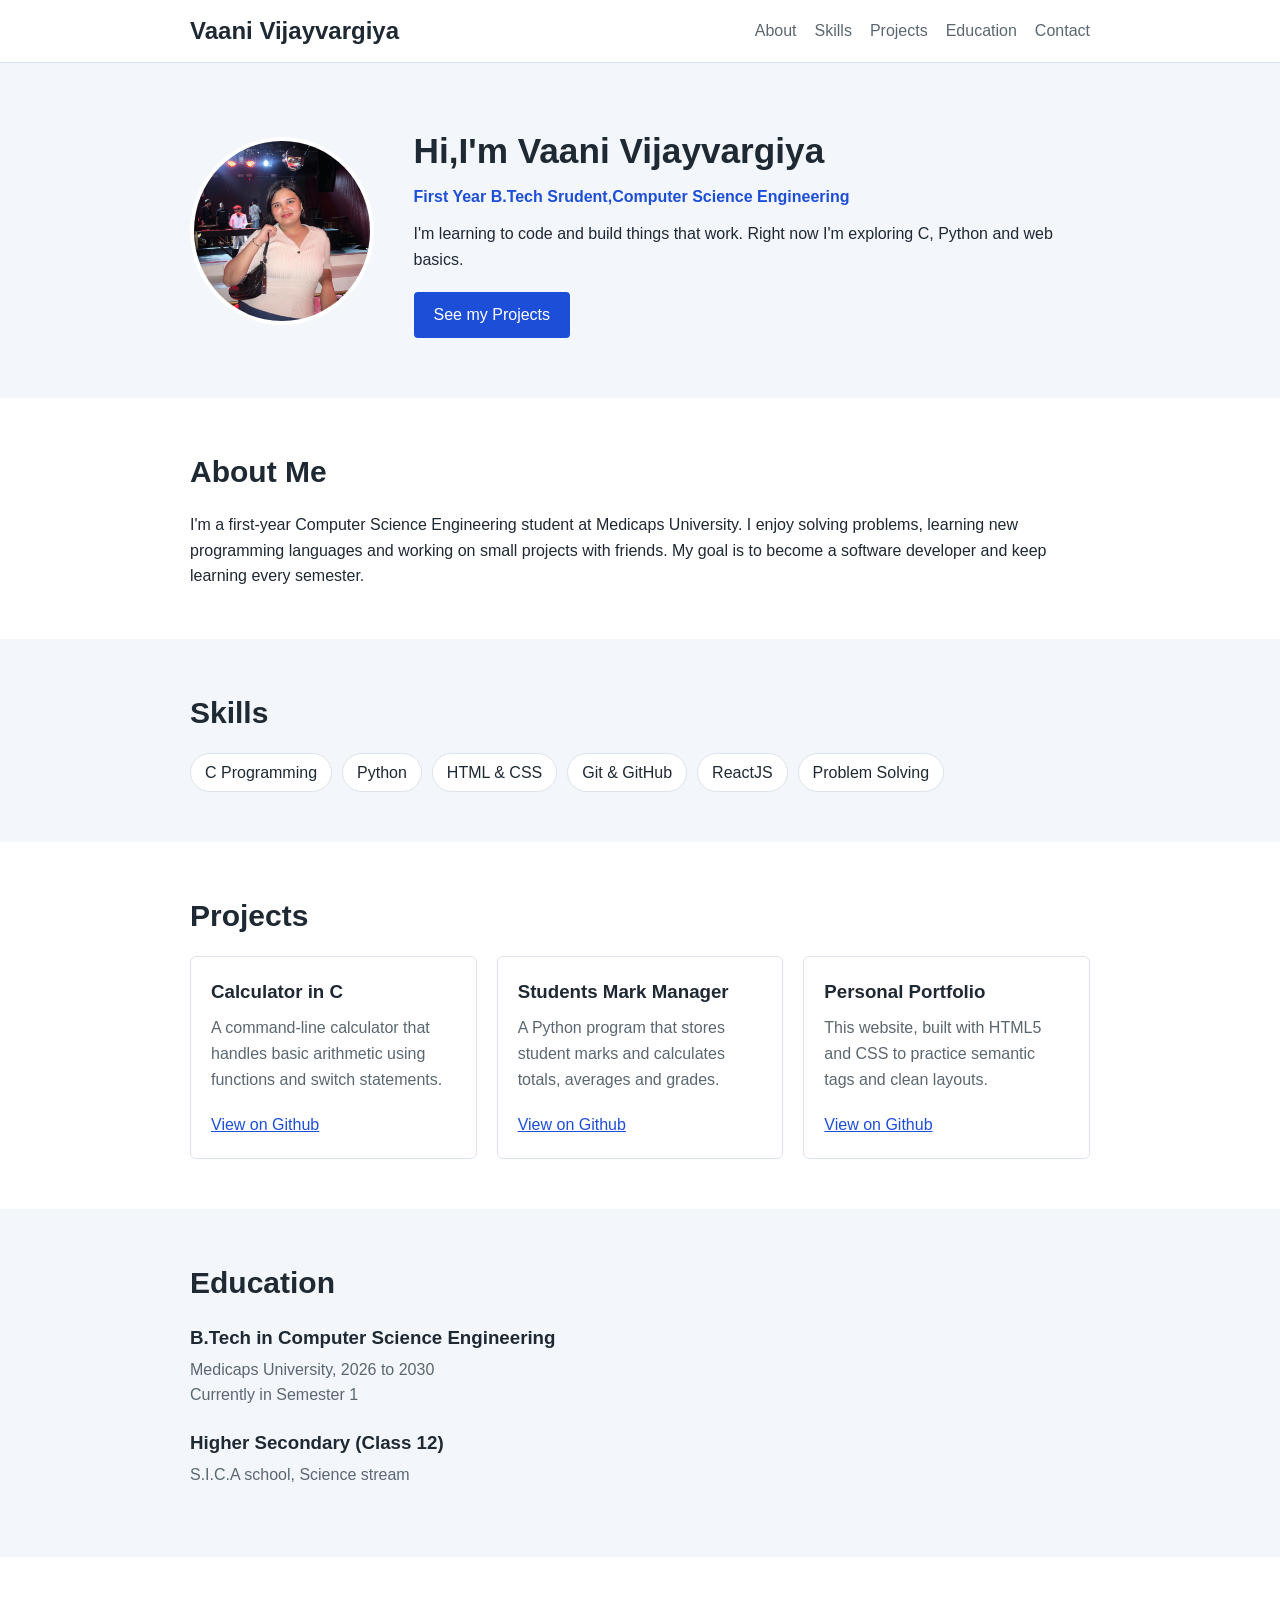
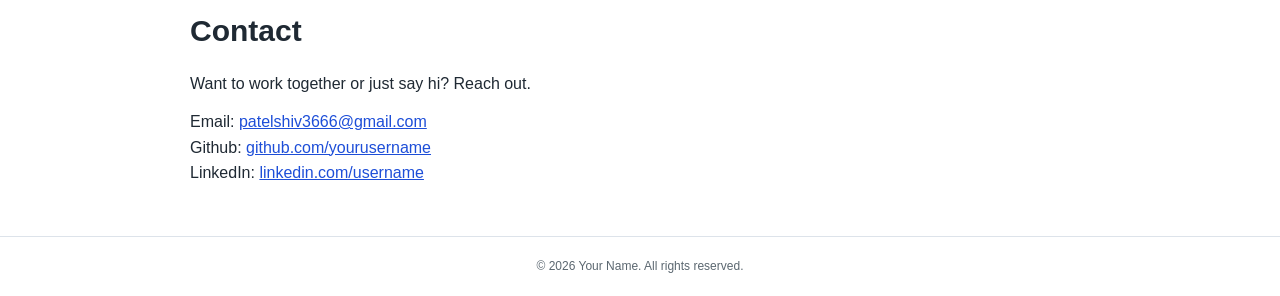
==== demo.html @ 78a18504 "meaningful message" ====
<!DOCTYPE html>
<html lang="en">
<head>
    <meta charset="UTF-8">
    <meta name="viewport" content="width=device-width, initial-scale=1.0">
    <title>My Portfolio | Engineer</title>
    <link rel="stylesheet" href="demo.css">
</head>
<body>
    <header class="site-header"> 
        <div class="container header-inner">
          <a href="#home" class="logo">Vaani Vijayvargiya</a>  
          <nav aria-label="Main navigation">
            <ul class="nav-list">
                <li><a href="#about">About</a></li>
                <li><a href="#skills">Skills</a></li>
                <li><a href="#projects">Projects</a></li>
                <li><a href="#education">Education</a></li>
                <li><a href="#contact">Contact</a></li>
            </ul>
          </nav>
        </div>
    </header>

    <main>
        <!-- Home / Intro -->
         <section id="home" class="hero">
            <div class="container hero-inner">
                <img
                class="profile-img"
                src="vaani.jpeg"
                width="180" height="180">
                <div class="hero-text">
                    <h1>Hi,I'm Vaani Vijayvargiya</h1>
                    <p class="subtitle">First Year B.Tech Srudent,Computer Science Engineering</p>
                    <p>I'm learning to code and build things that work. Right now I'm exploring C, Python and web basics.</p>
                    <a href="#projects" class="btn">See my Projects</a>
                </div>
            </div>
         </section>

         <!--------- About -------->
         <section id="about" class="section">
            <div class="container">
                <h2>About Me</h2>
                <p>
                    I'm a first-year Computer Science Engineering student at Medicaps University.
                    I enjoy solving problems, learning new programming languages and working on small projects with friends.
                    My goal is to become a software developer and keep learning every semester.
                </p>
            </div>
         </section>

         <!--------- Skills ----------->

         <section id="Skills" class="section section-alt">
            <div class="container">
                <h2>Skills</h2>
                <ul class="skills-list">
                    <li>C Programming</li>
                    <li>Python</li>
                    <li>HTML & CSS</li>
                    <li>Git & GitHub</li>
                    <li>ReactJS</li>
                    <li>Problem Solving</li>
                </ul>
            </div>
         </section>
         
         <!---------- Projects -------->
         <section id="projects" class="section">
            <div class="container">
                <h2>Projects</h2>
                <div class="project-grid">
                
                    <article class="project">
                        <h3>Calculator in C</h3>
                        <p>A command-line calculator that handles basic arithmetic using functions and switch statements.</p>
                        <a href="#">View on Github</a>
                    </article>

                    <article class="project">
                        <h3>Students Mark Manager</h3>
                        <p>A Python program that stores student marks and calculates totals, averages and grades.</p>
                        <a href="#">View on Github</a>
                    </article>

                    <article class="project">
                        <h3>Personal Portfolio</h3>
                        <p>This website, built with HTML5 and CSS to practice semantic tags and clean layouts.</p>
                        <a href="#">View on Github</a>
                    </article>
                </div>
            </div>
         </section>

         <!------ Education ------->
         <section id="education" class="section section-alt">
            <div class="container">
                <h2>Education</h2>
                    <article class="education-item">
                        <h3>B.Tech in Computer Science Engineering</h3>
                        <p>Medicaps University, 2026 to 2030</p>
                        <p>Currently in Semester 1</p>
                    </article>
                    <article class="education-item">
                        <h3>Higher Secondary (Class 12)</h3>
                        <p>S.I.C.A school, Science stream</p>
                    </article>
            </div>
         </section>

         <!-------- Contact -------->
        <section id="contact" class="section">
            <div class="container">
                <h2>Contact</h2>
                <p>Want to work together or just say hi? Reach out.</p>
                <address>
                    <p>Email: <a href="mailto:vaanivijay15@gmail.com">patelshiv3666@gmail.com</a></p>
                    <p>Github: <a href="https://github.com/username">github.com/yourusername</a></p>
                    <p>LinkedIn: <a href="https://linkedin.com/username">linkedin.com/username</a> </p> 
                </address>
            </div>
        </section> 
    </main>

    <footer class="site-footer">
        <div class="container">
            <p>&copy; 2026 Your Name. All rights reserved.</p>
        </div>
    </footer>
</body>
</html>
---- demo.css ----
:root{
    --bg: #fff;
    --bg-alt: #f3f6fa;
    --text:#1f2933;
    --muted: #5b6770;
    --accent: #1d4ed8;
    --accent-dark: #1639a6;
    --border: #dde3ea;
}

*{
   margin: 0;
   padding: 0;
}

html{
    scroll-behavior: smooth;
}

body{
    font-family: Arial, Helvetica, sans-serif;
    line-height: 1.6;
    color: var(--text);
}

.container{
    max-width: 900px;
    margin: 0 auto;
    padding: 0 20px;
}

a{
    color: var(--accent);
}

.site-header{
    position: sticky;
    top: 0;
    background: var(--bg);
    border-bottom: 1px solid var(--border);
    z-index: 10;
}

.header-inner{
    display: flex;
    justify-content: space-between;
    align-items: center;
    flex-wrap: wrap;
    gap: 8px;
    padding-top: 12px;
    padding-bottom: 12px;
}

.logo {
    text-decoration: none;
    color: var(--text);
    font-size: 24px;
    font-weight: bold;
}

.nav-list{
    display: flex;
    flex-wrap: wrap;
    gap: 18px;
    list-style: none;
}

.nav-list a{
    color: var(--muted);
    text-decoration: none;
}

/* ---------- Hero ----------- */
.hero{
    padding: 60px 0;
    background: var(--bg-alt);
}

.hero-inner{
    display:flex;
    align-items: center;
    gap: 40px
}

.profile-img{
    width: 180px;
    height: 180px;
    border-radius: 50%;
    object-fit: cover;
    border: 4px solid var(--bg);
}

.hero-text h1{
    font-size: 2.2rem;
    margin-bottom: 4px;
}

.subtitle{
    color: var(--accent);
    font-weight: bold;
    margin-bottom: 12px;
}

.btn{
    display: inline-block;
    margin-top: 20px;
    padding: 10px 20px;
    background: var(--accent);
    color: #fff;
    text-decoration: none;
    border-radius: 4px;
}

/* ----------- Section ----------------- */
.section{
    padding: 50px 0;
}

.section-alt{
    background: var(--bg-alt);
}

.section h2{
    font-size: 30px;
    margin-bottom: 16px;
}

/* ----------- Skills --------- */
.skills-list{
    display: flex;
    gap: 10px;
    list-style: none;
}

.skills-list li{
    padding: 6px 14px;
    background: var(--bg);
    border: 1px solid var(--border);
    border-radius: 20px;
}

/* ------------ Projects ---------- */
.project-grid{
    display: grid;
    grid-template-columns: repeat(auto-fit,minmax(240px, 1fr));
    gap: 20px;
}

.project{
    padding: 20px;
    border: 1px solid var(--border);
    border-radius: 6px;
    
}

.project h3{
    margin-bottom: 8px;
}


.project p{
    color: var(--muted);
    margin-bottom: 20px;
}

/* --------- education-item -------- */
.education-item{
    margin-bottom: 20px;
}

.education-item h3{
    margin-bottom: 4px;
}

.education-item p{
    color: var(--muted);
}

/* ------- Contact ---------*/
address{
    margin-top: 12px;
    font-style: normal;
}
/* ----------- Footer -------- */
.site-footer{
    padding: 20px 0;
    text-align: center;
    color: var(--muted);
    border-top: 1px solid var(--border);
    font-size: 12px;
}

/* ---------- Mobile ---------- */
@media (max-width: 640px) {
  .hero-inner {
    flex-direction: column;
    text-align: center;
  }

  .hero-text h1 {
    font-size: 1.8rem;
  }
}
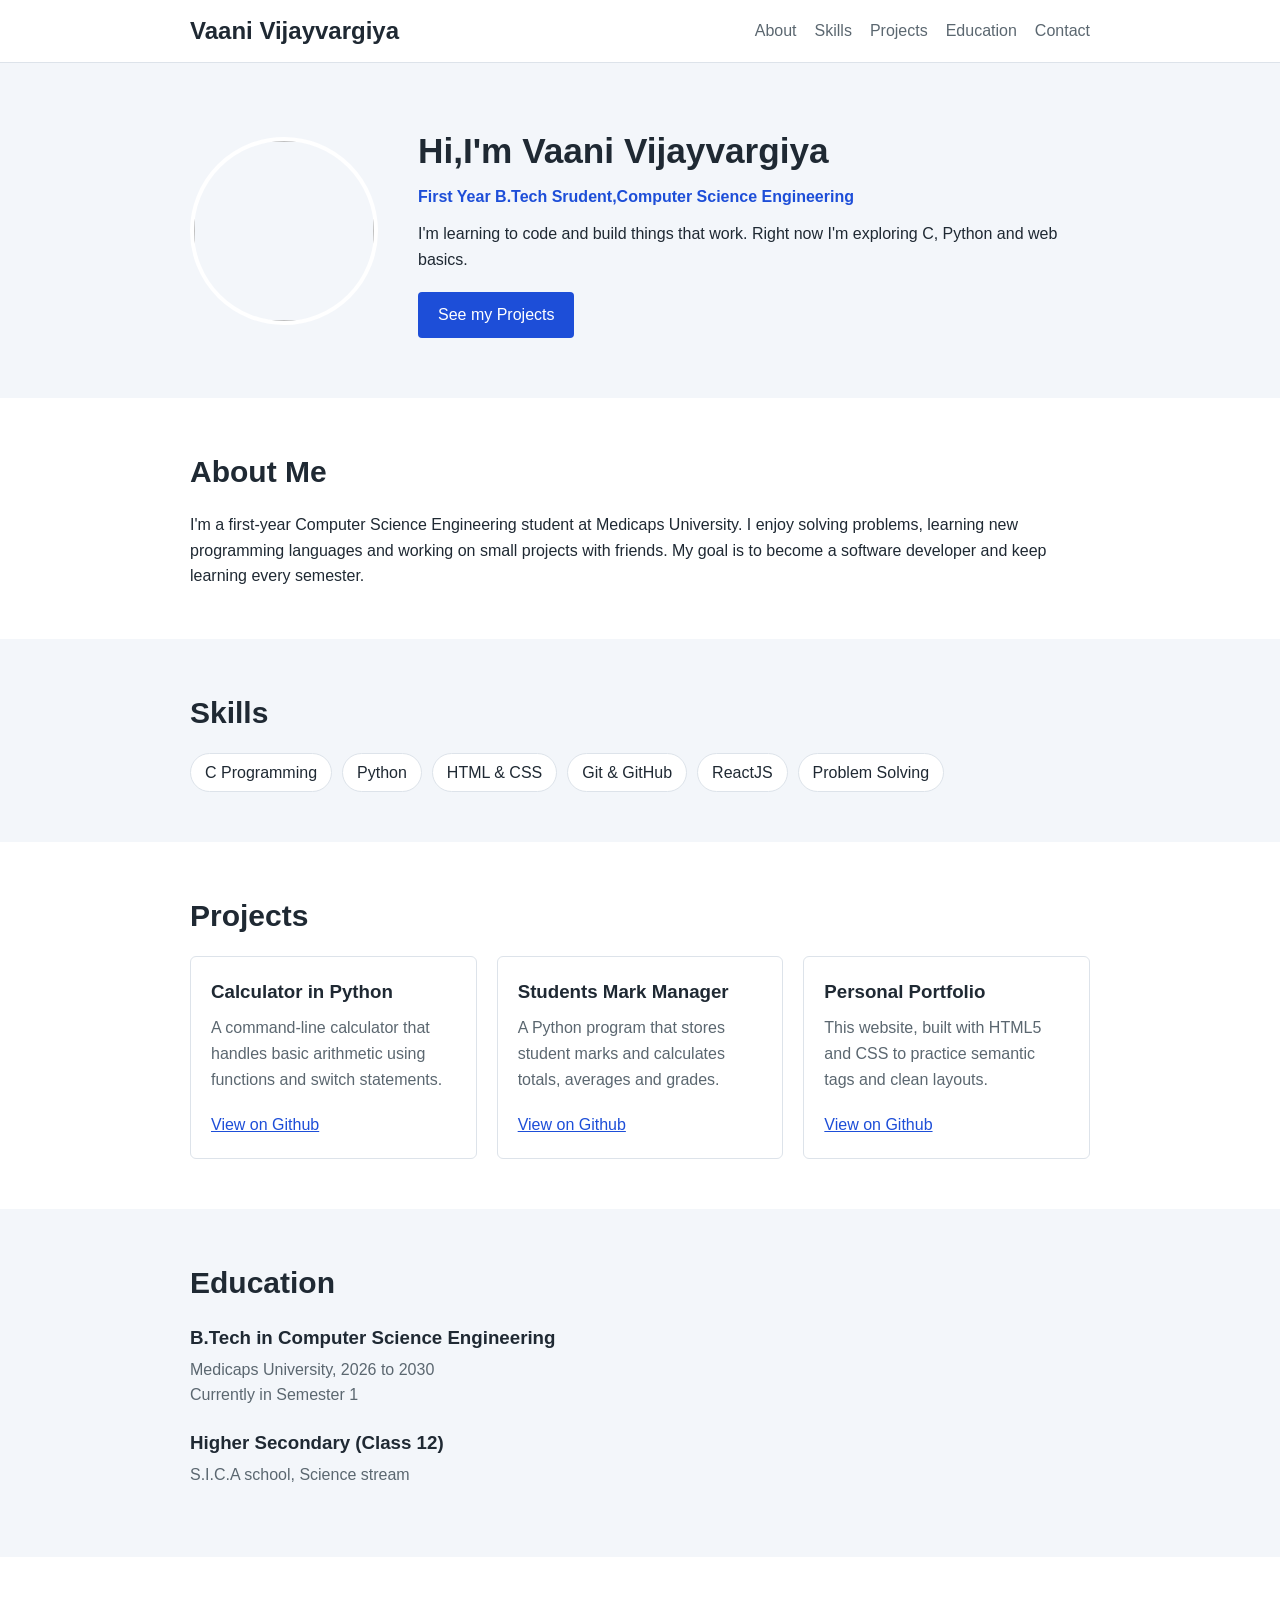
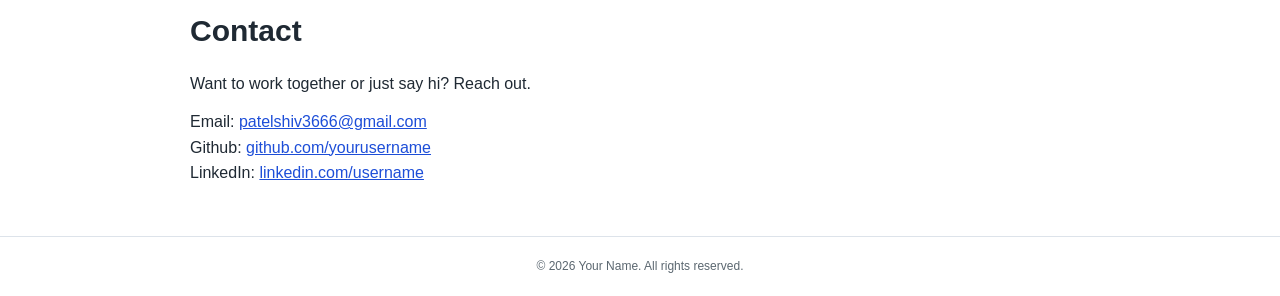
==== commit 8e65bcb5: "Add Python calculator and README" ====
--- a/demo.html
+++ b/demo.html
@@ -74,9 +74,9 @@
                 <div class="project-grid">
                 
                     <article class="project">
-                        <h3>Calculator in C</h3>
+                        <h3>Calculator in Python</h3>
                         <p>A command-line calculator that handles basic arithmetic using functions and switch statements.</p>
-                        <a href="#">View on Github</a>
+                        <a href="">View on Github</a>
                     </article>
 
                     <article class="project">
--- a/demo.css
+++ b/demo.css
@@ -1,206 +1,206 @@
-:root{
-    --bg: #fff;
-    --bg-alt: #f3f6fa;
-    --text:#1f2933;
-    --muted: #5b6770;
-    --accent: #1d4ed8;
-    --accent-dark: #1639a6;
-    --border: #dde3ea;
-}
-
-*{
-   margin: 0;
-   padding: 0;
-}
-
-html{
-    scroll-behavior: smooth;
-}
-
-body{
-    font-family: Arial, Helvetica, sans-serif;
-    line-height: 1.6;
-    color: var(--text);
-}
-
-.container{
-    max-width: 900px;
-    margin: 0 auto;
-    padding: 0 20px;
-}
-
-a{
-    color: var(--accent);
-}
-
-.site-header{
-    position: sticky;
-    top: 0;
-    background: var(--bg);
-    border-bottom: 1px solid var(--border);
-    z-index: 10;
-}
-
-.header-inner{
-    display: flex;
-    justify-content: space-between;
-    align-items: center;
-    flex-wrap: wrap;
-    gap: 8px;
-    padding-top: 12px;
-    padding-bottom: 12px;
-}
-
-.logo {
-    text-decoration: none;
-    color: var(--text);
-    font-size: 24px;
-    font-weight: bold;
-}
-
-.nav-list{
-    display: flex;
-    flex-wrap: wrap;
-    gap: 18px;
-    list-style: none;
-}
-
-.nav-list a{
-    color: var(--muted);
-    text-decoration: none;
-}
-
-/* ---------- Hero ----------- */
-.hero{
-    padding: 60px 0;
-    background: var(--bg-alt);
-}
-
-.hero-inner{
-    display:flex;
-    align-items: center;
-    gap: 40px
-}
-
-.profile-img{
-    width: 180px;
-    height: 180px;
-    border-radius: 50%;
-    object-fit: cover;
-    border: 4px solid var(--bg);
-}
-
-.hero-text h1{
-    font-size: 2.2rem;
-    margin-bottom: 4px;
-}
-
-.subtitle{
-    color: var(--accent);
-    font-weight: bold;
-    margin-bottom: 12px;
-}
-
-.btn{
-    display: inline-block;
-    margin-top: 20px;
-    padding: 10px 20px;
-    background: var(--accent);
-    color: #fff;
-    text-decoration: none;
-    border-radius: 4px;
-}
-
-/* ----------- Section ----------------- */
-.section{
-    padding: 50px 0;
-}
-
-.section-alt{
-    background: var(--bg-alt);
-}
-
-.section h2{
-    font-size: 30px;
-    margin-bottom: 16px;
-}
-
-/* ----------- Skills --------- */
-.skills-list{
-    display: flex;
-    gap: 10px;
-    list-style: none;
-}
-
-.skills-list li{
-    padding: 6px 14px;
-    background: var(--bg);
-    border: 1px solid var(--border);
-    border-radius: 20px;
-}
-
-/* ------------ Projects ---------- */
-.project-grid{
-    display: grid;
-    grid-template-columns: repeat(auto-fit,minmax(240px, 1fr));
-    gap: 20px;
-}
-
-.project{
-    padding: 20px;
-    border: 1px solid var(--border);
-    border-radius: 6px;
-    
-}
-
-.project h3{
-    margin-bottom: 8px;
-}
-
-
-.project p{
-    color: var(--muted);
-    margin-bottom: 20px;
-}
-
-/* --------- education-item -------- */
-.education-item{
-    margin-bottom: 20px;
-}
-
-.education-item h3{
-    margin-bottom: 4px;
-}
-
-.education-item p{
-    color: var(--muted);
-}
-
-/* ------- Contact ---------*/
-address{
-    margin-top: 12px;
-    font-style: normal;
-}
-/* ----------- Footer -------- */
-.site-footer{
-    padding: 20px 0;
-    text-align: center;
-    color: var(--muted);
-    border-top: 1px solid var(--border);
-    font-size: 12px;
-}
-
-/* ---------- Mobile ---------- */
-@media (max-width: 640px) {
-  .hero-inner {
-    flex-direction: column;
-    text-align: center;
-  }
-
-  .hero-text h1 {
-    font-size: 1.8rem;
-  }
-}
-
-
-
+:root{
+    --bg: #fff;
+    --bg-alt: #f3f6fa;
+    --text:#1f2933;
+    --muted: #5b6770;
+    --accent: #1d4ed8;
+    --accent-dark: #1639a6;
+    --border: #dde3ea;
+}
+
+*{
+   margin: 0;
+   padding: 0;
+}
+
+html{
+    scroll-behavior: smooth;
+}
+
+body{
+    font-family: Arial, Helvetica, sans-serif;
+    line-height: 1.6;
+    color: var(--text);
+}
+
+.container{
+    max-width: 900px;
+    margin: 0 auto;
+    padding: 0 20px;
+}
+
+a{
+    color: var(--accent);
+}
+
+.site-header{
+    position: sticky;
+    top: 0;
+    background: var(--bg);
+    border-bottom: 1px solid var(--border);
+    z-index: 10;
+}
+
+.header-inner{
+    display: flex;
+    justify-content: space-between;
+    align-items: center;
+    flex-wrap: wrap;
+    gap: 8px;
+    padding-top: 12px;
+    padding-bottom: 12px;
+}
+
+.logo {
+    text-decoration: none;
+    color: var(--text);
+    font-size: 24px;
+    font-weight: bold;
+}
+
+.nav-list{
+    display: flex;
+    flex-wrap: wrap;
+    gap: 18px;
+    list-style: none;
+}
+
+.nav-list a{
+    color: var(--muted);
+    text-decoration: none;
+}
+
+/* ---------- Hero ----------- */
+.hero{
+    padding: 60px 0;
+    background: var(--bg-alt);
+}
+
+.hero-inner{
+    display:flex;
+    align-items: center;
+    gap: 40px
+}
+
+.profile-img{
+    width: 180px;
+    height: 180px;
+    border-radius: 50%;
+    object-fit: cover;
+    border: 4px solid var(--bg);
+}
+
+.hero-text h1{
+    font-size: 2.2rem;
+    margin-bottom: 4px;
+}
+
+.subtitle{
+    color: var(--accent);
+    font-weight: bold;
+    margin-bottom: 12px;
+}
+
+.btn{
+    display: inline-block;
+    margin-top: 20px;
+    padding: 10px 20px;
+    background: var(--accent);
+    color: #fff;
+    text-decoration: none;
+    border-radius: 4px;
+}
+
+/* ----------- Section ----------------- */
+.section{
+    padding: 50px 0;
+}
+
+.section-alt{
+    background: var(--bg-alt);
+}
+
+.section h2{
+    font-size: 30px;
+    margin-bottom: 16px;
+}
+
+/* ----------- Skills --------- */
+.skills-list{
+    display: flex;
+    gap: 10px;
+    list-style: none;
+}
+
+.skills-list li{
+    padding: 6px 14px;
+    background: var(--bg);
+    border: 1px solid var(--border);
+    border-radius: 20px;
+}
+
+/* ------------ Projects ---------- */
+.project-grid{
+    display: grid;
+    grid-template-columns: repeat(auto-fit,minmax(240px, 1fr));
+    gap: 20px;
+}
+
+.project{
+    padding: 20px;
+    border: 1px solid var(--border);
+    border-radius: 6px;
+    
+}
+
+.project h3{
+    margin-bottom: 8px;
+}
+
+
+.project p{
+    color: var(--muted);
+    margin-bottom: 20px;
+}
+
+/* --------- education-item -------- */
+.education-item{
+    margin-bottom: 20px;
+}
+
+.education-item h3{
+    margin-bottom: 4px;
+}
+
+.education-item p{
+    color: var(--muted);
+}
+
+/* ------- Contact ---------*/
+address{
+    margin-top: 12px;
+    font-style: normal;
+}
+/* ----------- Footer -------- */
+.site-footer{
+    padding: 20px 0;
+    text-align: center;
+    color: var(--muted);
+    border-top: 1px solid var(--border);
+    font-size: 12px;
+}
+
+/* ---------- Mobile ---------- */
+@media (max-width: 640px) {
+  .hero-inner {
+    flex-direction: column;
+    text-align: center;
+  }
+
+  .hero-text h1 {
+    font-size: 1.8rem;
+  }
+}
+
+
+
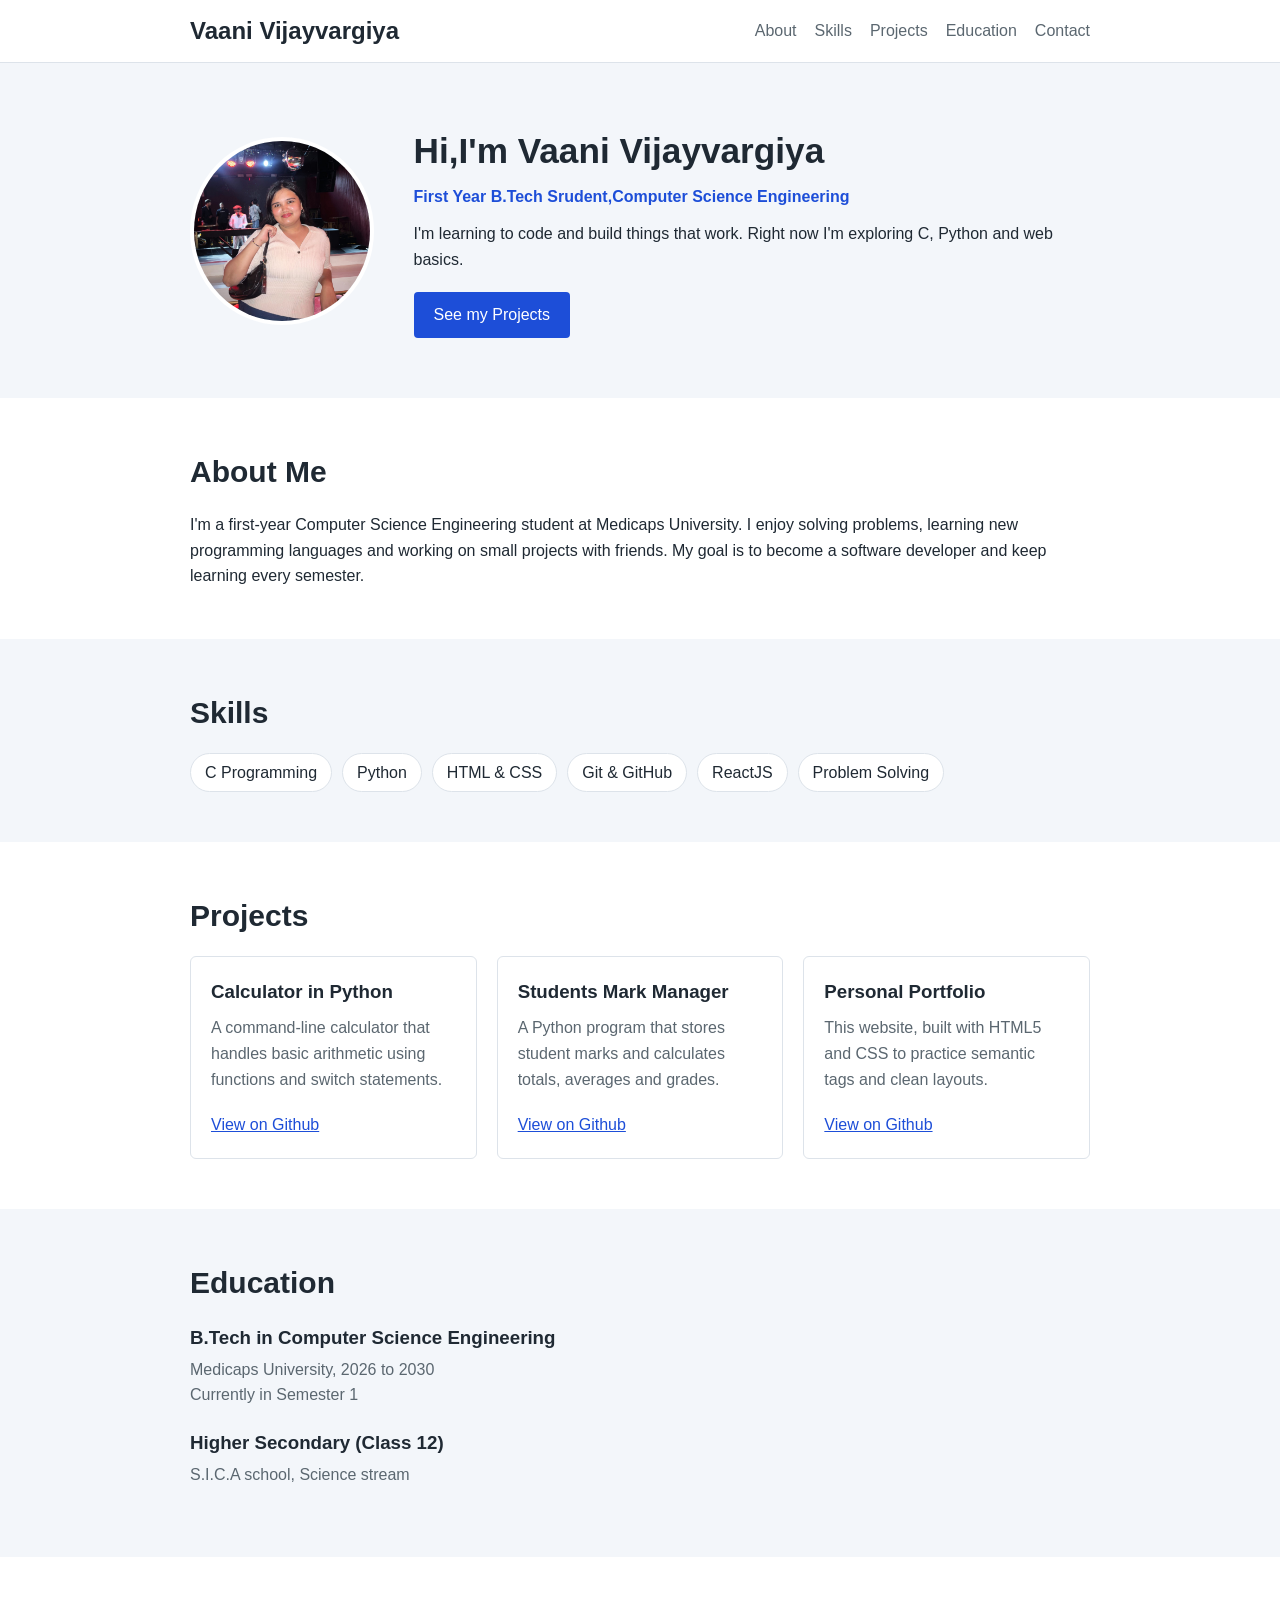
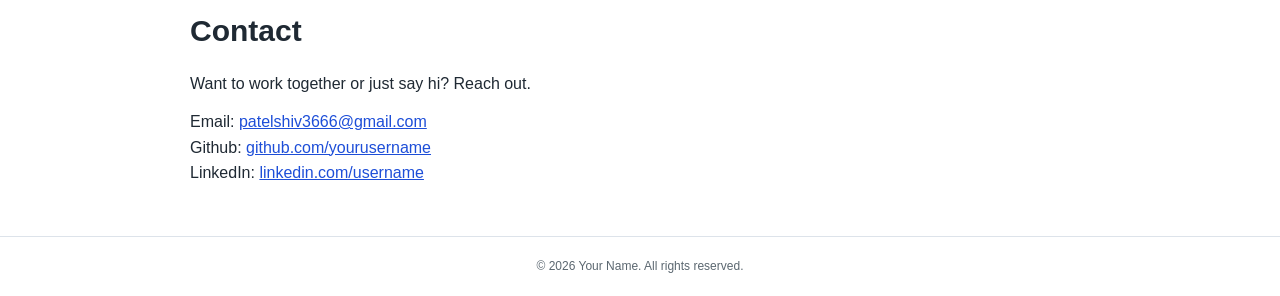
==== commit b64a1a1e: "Update Calculator GitHub link URL" ====
--- a/demo.html
+++ b/demo.html
@@ -76,7 +76,7 @@
                     <article class="project">
                         <h3>Calculator in Python</h3>
                         <p>A command-line calculator that handles basic arithmetic using functions and switch statements.</p>
-                        <a href="">View on Github</a>
+                        <a href="https://github.com/Vaani-Codez/html-projectz-by-vaani/blob/main/calculator.py" target="_blank">View on Github</a>
                     </article>
 
                     <article class="project">
